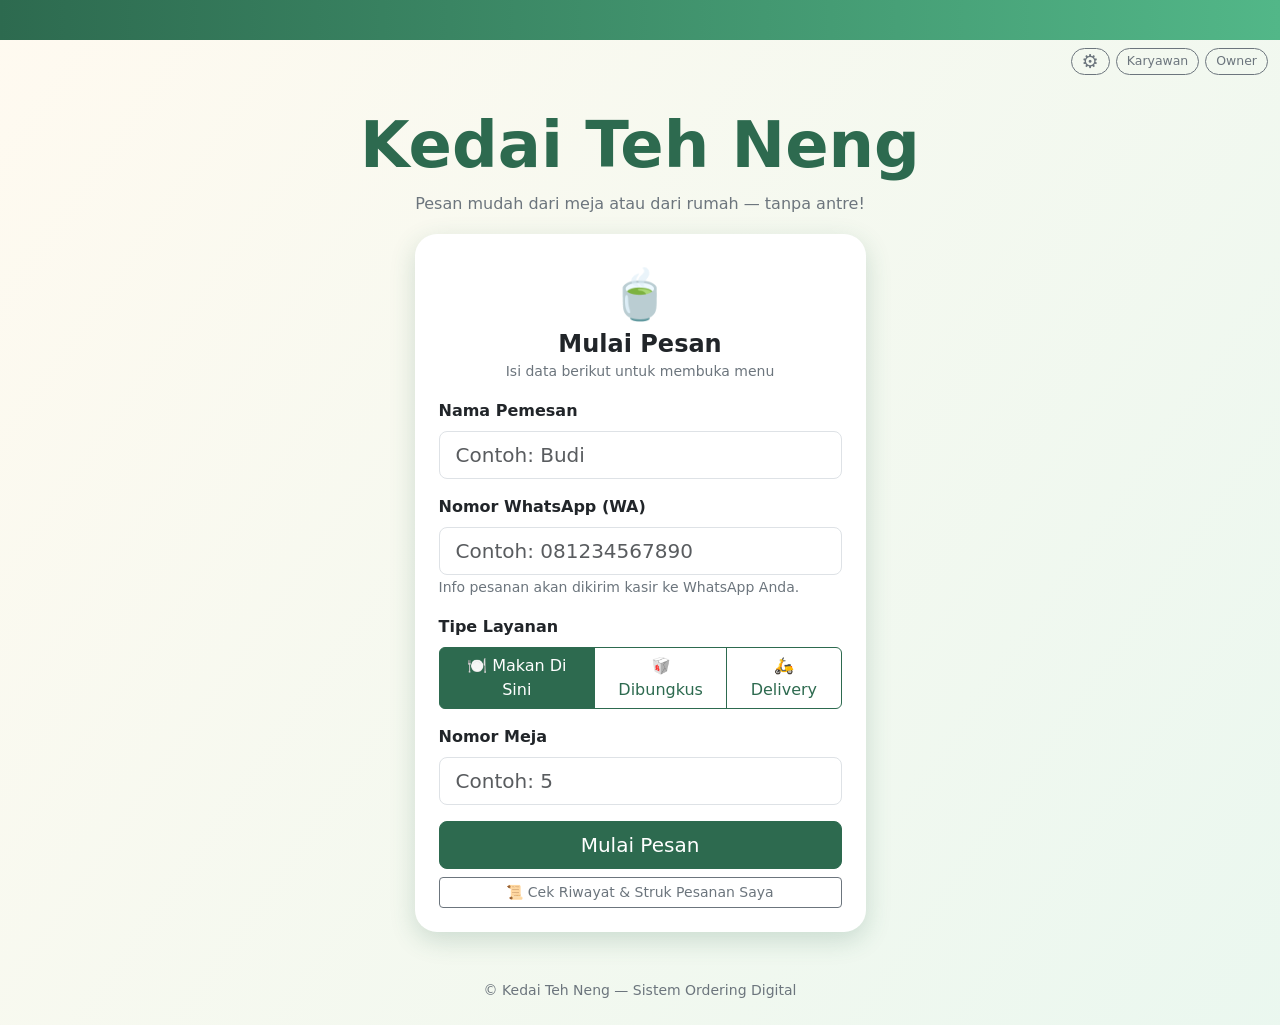
==== index.html @ 73760a11 "Proyek Kedai Teh Neng versi bersih" ====
<!DOCTYPE html>
<html lang="id" data-bs-theme="light">
<head>
  <meta charset="UTF-8">
  <meta name="viewport" content="width=device-width, initial-scale=1">
  <title>Selamat Datang - Kedai Teh Neng</title>
  <script>
    try { document.documentElement.setAttribute('data-bs-theme', localStorage.getItem('kt3_theme') || 'light'); } catch (e) {}
  </script>
  <link href="https://cdn.jsdelivr.net/npm/bootstrap@5.3.3/dist/css/bootstrap.min.css" rel="stylesheet">
  <link rel="stylesheet" href="css/style.css">
</head>
<body class="page-portal">

  <div class="bg-anim" aria-hidden="true">
    <span style="--l:6%;--s:46px;--d:34s;--dl:-4s"></span>
    <span style="--l:16%;--s:22px;--d:28s;--dl:-16s"></span>
    <span style="--l:27%;--s:64px;--d:42s;--dl:-9s"></span>
    <span style="--l:38%;--s:30px;--d:31s;--dl:-22s"></span>
    <span style="--l:49%;--s:54px;--d:38s;--dl:-2s"></span>
    <span style="--l:60%;--s:26px;--d:29s;--dl:-13s"></span>
    <span style="--l:71%;--s:70px;--d:45s;--dl:-27s"></span>
    <span style="--l:82%;--s:36px;--d:33s;--dl:-7s"></span>
    <span style="--l:92%;--s:48px;--d:40s;--dl:-19s"></span>
    <span class="leaf" style="--l:10%;--s:28px;--d:46s;--dl:-10s">🍃</span>
    <span class="leaf" style="--l:34%;--s:24px;--d:52s;--dl:-30s">🍃</span>
    <span class="leaf" style="--l:57%;--s:32px;--d:48s;--dl:-18s">🍃</span>
    <span class="leaf" style="--l:78%;--s:26px;--d:54s;--dl:-5s">🍃</span>
  </div>

  <div class="marquee-bar"><span data-running-text></span></div>

  <div class="top-login">
    <button type="button" class="btn btn-outline-secondary gear-btn" aria-label="Pengaturan" title="Pengaturan"><span class="gear-icon">⚙️</span></button>
    <button type="button" class="btn btn-outline-secondary" data-bs-toggle="modal" data-bs-target="#modalKaryawan">Karyawan</button>
    <button type="button" class="btn btn-outline-secondary" data-bs-toggle="modal" data-bs-target="#modalOwner">Owner</button>
  </div>

  <header class="hero">
    <h1 data-store-name>Kedai Teh Neng</h1>
    <p class="text-secondary mb-0">Pesan mudah dari meja atau dari rumah — tanpa antre!</p>
  </header>

  <main class="container pb-5">
    <div class="row justify-content-center">
      <div class="col-12 col-md-8 col-lg-5">
        <form class="card start-card p-4" id="formMulai" autocomplete="off">
          <div class="text-center mb-3">
            <div class="icon">🍵</div>
            <h4 class="fw-bold mb-0">Mulai Pesan</h4>
            <small class="text-secondary">Isi data berikut untuk membuka menu</small>
          </div>

          <div class="mb-3">
            <label class="form-label fw-semibold">Nama Pemesan</label>
            <input type="text" id="inNama" class="form-control form-control-lg" placeholder="Contoh: Budi" required maxlength="40" autocomplete="off">
          </div>

          <div class="mb-3">
            <label class="form-label fw-semibold">Nomor WhatsApp (WA)</label>
            <input type="tel" id="inWa" class="form-control form-control-lg" placeholder="Contoh: 081234567890" required maxlength="16" inputmode="numeric" autocomplete="off">
            <small class="text-secondary">Info pesanan akan dikirim kasir ke WhatsApp Anda.</small>
          </div>

          <div class="mb-3">
            <label class="form-label fw-semibold d-block">Tipe Layanan</label>
            <div class="btn-group w-100" role="group">
              <input type="radio" class="btn-check" name="tipe" id="tpDinein" value="dinein" checked>
              <label class="btn btn-outline-teh" for="tpDinein">🍽️ Makan Di Sini</label>
              <input type="radio" class="btn-check" name="tipe" id="tpBungkus" value="bungkus">
              <label class="btn btn-outline-teh" for="tpBungkus">🥡 Dibungkus</label>
              <input type="radio" class="btn-check" name="tipe" id="tpDelivery" value="delivery">
              <label class="btn btn-outline-teh" for="tpDelivery">🛵 Delivery</label>
            </div>
          </div>

          <div class="mb-3" id="grpMeja">
            <label class="form-label fw-semibold">Nomor Meja</label>
            <input type="number" id="inMeja" class="form-control form-control-lg" placeholder="Contoh: 5" min="1" max="999" required>
          </div>

          <div id="grpDelivery" class="d-none">
            <div class="mb-3">
              <label class="form-label fw-semibold">Alamat Lengkap Pengiriman</label>
              <textarea id="inAlamat" class="form-control" rows="3" maxlength="250"
                placeholder="Jalan, nomor rumah, RT/RW, patokan, kelurahan"></textarea>
            </div>
            <div class="alert alert-info py-2 small">Pesanan Delivery wajib dibayar melalui Transfer QRIS.</div>
          </div>

          <button type="submit" class="btn btn-teh btn-lg w-100">Mulai Pesan</button>
          <button type="button" class="btn btn-sm btn-outline-secondary w-100 mt-2" onclick="openHistory({})">
            📜 Cek Riwayat &amp; Struk Pesanan Saya
          </button>
        </form>
      </div>
    </div>
  </main>

  <div class="modal fade" id="modalKaryawan" tabindex="-1" aria-hidden="true">
    <div class="modal-dialog modal-dialog-centered modal-sm">
      <form class="modal-content" id="formKaryawan" autocomplete="off">
        <div class="modal-header">
          <h5 class="modal-title">Login Karyawan</h5>
          <button type="button" class="btn-close" data-bs-dismiss="modal"></button>
        </div>
        <div class="modal-body">
          <div class="mb-3">
            <label class="form-label">Username</label>
            <input type="text" id="karUser" name="kt-k-user" class="form-control" required
                   autocomplete="off" autocapitalize="off" spellcheck="false" readonly>
          </div>
          <div class="mb-2">
            <label class="form-label">Password</label>
            <input type="password" id="karPass" name="kt-k-pass" class="form-control" required
                   autocomplete="new-password" readonly>
          </div>
          <div class="login-hint">Default: Afnan123 / 12345</div>
          <div class="alert alert-danger d-none py-2 mt-3 mb-0" id="karErr">Username atau password salah.</div>
        </div>
        <div class="modal-footer">
          <button type="submit" class="btn btn-teh w-100">Masuk</button>
        </div>
      </form>
    </div>
  </div>

  <div class="modal fade" id="modalOwner" tabindex="-1" aria-hidden="true">
    <div class="modal-dialog modal-dialog-centered modal-sm">
      <form class="modal-content" id="formOwner" autocomplete="off">
        <div class="modal-header">
          <h5 class="modal-title">Login Owner</h5>
          <button type="button" class="btn-close" data-bs-dismiss="modal"></button>
        </div>
        <div class="modal-body">
          <div class="mb-3">
            <label class="form-label">Username</label>
            <input type="text" id="ownUser" name="kt-o-user" class="form-control" required
                   autocomplete="off" autocapitalize="off" spellcheck="false" readonly>
          </div>
          <div class="mb-2">
            <label class="form-label">Password</label>
            <input type="password" id="ownPass" name="kt-o-pass" class="form-control" required
                   autocomplete="new-password" readonly>
          </div>
          <div class="login-hint">Default: admin / ADMIN</div>
          <div class="alert alert-danger d-none py-2 mt-3 mb-0" id="ownErr">Username atau password salah.</div>
        </div>
        <div class="modal-footer">
          <button type="submit" class="btn btn-teh w-100">Masuk</button>
        </div>
      </form>
    </div>
  </div>

  <footer class="text-center text-secondary small pb-4">
    &copy; <span data-store-name>Kedai Teh Neng</span> — Sistem Ordering Digital
  </footer>

  <div class="print-only" id="receiptArea"></div>

  <script src="https://cdn.jsdelivr.net/npm/bootstrap@5.3.3/dist/js/bootstrap.bundle.min.js"></script>
  <script src="js/script.js"></script>
  <script>
    const inMeja = document.getElementById('inMeja');
    const inAlamat = document.getElementById('inAlamat');
    const inWa = document.getElementById('inWa');

    function updateTipe() {
      const tipe = document.querySelector('input[name="tipe"]:checked').value;
      const isDelivery = tipe === 'delivery';
      document.getElementById('grpMeja').classList.toggle('d-none', isDelivery);
      document.getElementById('grpDelivery').classList.toggle('d-none', !isDelivery);
      inMeja.required = !isDelivery;
      inAlamat.required = isDelivery;
    }
    document.querySelectorAll('input[name="tipe"]').forEach(r => r.addEventListener('change', updateTipe));
    updateTipe();

    document.getElementById('formMulai').addEventListener('submit', function (e) {
      e.preventDefault();
      const nama = document.getElementById('inNama').value.trim();
      const tipe = document.querySelector('input[name="tipe"]:checked').value;
      if (!nama) return;

      if (!validWa(inWa.value)) {
        alert('Nomor WhatsApp tidak valid. Gunakan format 08xxxxxxxxxx atau 628xxxxxxxxxx.');
        inWa.focus();
        return;
      }

      const p = new URLSearchParams();
      p.set('nama', nama);
      p.set('wa', normalizeWa(inWa.value));
      p.set('tipe', tipe);

      if (tipe === 'delivery') {
        const alamat = inAlamat.value.trim();
        if (alamat.length < 10) { alert('Mohon isi alamat pengiriman dengan lengkap.'); return; }
        p.set('alamat', alamat);
      } else {
        const meja = String(inMeja.value).trim();
        if (!meja) return;
        p.set('meja', meja.padStart(2, '0'));
      }
      window.location.href = 'pembeli.html?' + p.toString();
    });

    function resetLoginForm(formId, errId) {
      const f = document.getElementById(formId);
      f.reset();
      f.querySelectorAll('input').forEach(i => {
        i.value = '';
        i.setAttribute('readonly', 'readonly');
      });
      document.getElementById(errId).classList.add('d-none');
    }
    function setupLoginModal(modalId, formId, errId) {
      const m = document.getElementById(modalId);
      const f = document.getElementById(formId);
      f.querySelectorAll('input').forEach(i => {
        i.addEventListener('focus', () => i.removeAttribute('readonly'));
        i.addEventListener('touchstart', () => i.removeAttribute('readonly'), { passive: true });
      });
      m.addEventListener('show.bs.modal', () => resetLoginForm(formId, errId));
      m.addEventListener('hidden.bs.modal', () => resetLoginForm(formId, errId));
    }
    setupLoginModal('modalKaryawan', 'formKaryawan', 'karErr');
    setupLoginModal('modalOwner', 'formOwner', 'ownErr');

    function resetAllLogin() {
      resetLoginForm('formKaryawan', 'karErr');
      resetLoginForm('formOwner', 'ownErr');
    }
    resetAllLogin();
    window.addEventListener('pageshow', resetAllLogin);

    document.getElementById('formKaryawan').addEventListener('submit', function (e) {
      e.preventDefault();
      const ok = login('karyawan', document.getElementById('karUser').value, document.getElementById('karPass').value);
      if (ok) window.location.href = 'dapur.html';
      else document.getElementById('karErr').classList.remove('d-none');
    });
    document.getElementById('formOwner').addEventListener('submit', function (e) {
      e.preventDefault();
      const ok = login('owner', document.getElementById('ownUser').value, document.getElementById('ownPass').value);
      if (ok) window.location.href = 'owner.html';
      else document.getElementById('ownErr').classList.remove('d-none');
    });
  </script>
</body>
</html>
---- css/style.css ----
:root {
  --green: #2d6a4f;
  --green-light: #52b788;
  --green-pale: #e9f7ef;
  --page-bg: #fffaf0;
  --accent: #f4a261;
  --title-color: #2d6a4f;
}
[data-bs-theme="dark"] {
  --green-pale: rgba(82, 183, 136, .16);
  --page-bg: #121a16;
  --title-color: #74d3a4;
}

body {
  font-family: 'Segoe UI', system-ui, -apple-system, sans-serif;
  background: var(--page-bg);
  min-height: 100vh;
  transition: background .25s ease, color .25s ease;
}

.marquee-bar {
  background: linear-gradient(90deg, var(--green), var(--green-light));
  color: #fff;
  overflow: hidden;
  white-space: nowrap;
  padding: 8px 0;
  font-weight: 600;
}
.marquee-bar span {
  display: inline-block;
  padding-left: 100%;
  animation: marquee 24s linear infinite;
}
.marquee-bar:hover span { animation-play-state: paused; }
@keyframes marquee {
  0%   { transform: translateX(0); }
  100% { transform: translateX(-100%); }
}

body.page-portal {
  background: linear-gradient(125deg, #fffaf0, #e9f7ef, #fff3e0, #e4f4ea);
  background-size: 320% 320%;
  animation: bgShift 48s ease-in-out infinite;
}
[data-bs-theme="dark"] body.page-portal {
  background: linear-gradient(125deg, #121a16, #14261d, #1a1f18, #112419);
  background-size: 320% 320%;
}
@keyframes bgShift {
  0%   { background-position: 0% 50%; }
  50%  { background-position: 100% 50%; }
  100% { background-position: 0% 50%; }
}

.bg-anim {
  position: fixed;
  inset: 0;
  overflow: hidden;
  z-index: -1;
  pointer-events: none;
}
.bg-anim span {
  position: absolute;
  bottom: -90px;
  left: var(--l);
  width: var(--s);
  height: var(--s);
  border-radius: 50%;
  background: radial-gradient(circle at 30% 30%, rgba(255, 255, 255, .75), rgba(82, 183, 136, .28));
  border: 1px solid rgba(82, 183, 136, .18);
  opacity: 0;
  animation: floatUp var(--d) linear infinite;
  animation-delay: var(--dl);
}
.bg-anim span.leaf {
  width: auto;
  height: auto;
  border: 0;
  background: none;
  border-radius: 0;
  font-size: var(--s);
  animation-name: floatLeaf;
}
[data-bs-theme="dark"] .bg-anim span:not(.leaf) {
  background: radial-gradient(circle at 30% 30%, rgba(255, 255, 255, .22), rgba(82, 183, 136, .2));
}
@keyframes floatUp {
  0%   { transform: translate(0, 0) scale(.9); opacity: 0; }
  12%  { opacity: .6; }
  50%  { transform: translate(22px, -55vh) scale(1); }
  88%  { opacity: .45; }
  100% { transform: translate(-18px, -118vh) scale(1.08); opacity: 0; }
}
@keyframes floatLeaf {
  0%   { transform: translate(0, 0) rotate(0deg); opacity: 0; }
  12%  { opacity: .45; }
  50%  { transform: translate(40px, -55vh) rotate(110deg); }
  88%  { opacity: .35; }
  100% { transform: translate(-20px, -118vh) rotate(230deg); opacity: 0; }
}
@media (prefers-reduced-motion: reduce) {
  body.page-portal { animation: none; }
  .bg-anim span { animation: none; opacity: .25; bottom: 20%; }
}

.top-login { display: flex; justify-content: flex-end; align-items: center; gap: 6px; padding: 8px 12px; }
.top-login .btn { font-size: .78rem; padding: 3px 10px; border-radius: 20px; }

.hero { text-align: center; padding: 24px 15px 18px; }
.hero h1 {
  font-size: clamp(2.2rem, 7vw, 4rem);
  font-weight: 800;
  color: var(--title-color);
}
.start-card {
  border: none;
  border-radius: 22px;
  box-shadow: 0 8px 26px rgba(45, 106, 79, .2);
  transition: transform .25s ease, box-shadow .25s ease;
}
.start-card:hover { transform: translateY(-5px); box-shadow: 0 14px 34px rgba(45, 106, 79, .3); }
.start-card .icon { font-size: 3rem; }

.login-hint {
  font-size: .72rem;
  color: var(--bs-secondary-color);
  opacity: .7;
  text-align: center;
  margin-top: 4px;
}

.btn-teh { background: var(--green); border-color: var(--green); color: #fff; }
.btn-teh:hover { background: #1f4d39; border-color: #1f4d39; color: #fff; }
.btn-outline-teh { color: var(--green); border-color: var(--green); }
[data-bs-theme="dark"] .btn-outline-teh { color: #74d3a4; border-color: #52b788; }
.btn-outline-teh:hover, .btn-outline-teh.active,
.btn-check:checked + .btn-outline-teh { background: var(--green); border-color: var(--green); color: #fff; }

.navbar-teh { background: var(--green); }
.navbar-teh .navbar-brand, .navbar-teh .nav-link { color: #fff; }

.table-badge {
  background: var(--accent);
  color: #fff;
  border-radius: 20px;
  padding: 4px 12px;
  font-weight: 700;
  font-size: .9rem;
  white-space: nowrap;
}
.name-badge {
  background: #fff;
  color: var(--green);
  border-radius: 20px;
  padding: 4px 12px;
  font-weight: 600;
  font-size: .85rem;
}

.cat-scroll {
  display: flex;
  gap: 8px;
  overflow-x: auto;
  padding-bottom: 8px;
  margin-bottom: 14px;
  scrollbar-width: thin;
}
.cat-scroll .btn { white-space: nowrap; flex: 0 0 auto; }

.menu-card {
  border: none;
  border-radius: 16px;
  overflow: hidden;
  transition: transform .2s ease, box-shadow .2s ease;
  box-shadow: 0 2px 10px rgba(0, 0, 0, .1);
  height: 100%;
}
.menu-card:hover { transform: translateY(-5px); box-shadow: 0 10px 22px rgba(0, 0, 0, .2); }
.menu-card img { width: 100%; height: 140px; object-fit: cover; }
.price { color: var(--green); font-weight: 700; }
[data-bs-theme="dark"] .price { color: #74d3a4; }

.seblak-panel {
  background: var(--bs-body-bg);
  border-radius: 18px;
  border: 2px dashed var(--green-light);
  padding: 18px;
}
.price-group-title {
  font-weight: 700;
  font-size: .9rem;
  margin: 14px 0 6px;
  padding-bottom: 3px;
  border-bottom: 1px solid var(--bs-border-color);
  color: var(--title-color);
}
.topping-item {
  display: flex;
  align-items: center;
  justify-content: space-between;
  gap: 8px;
  border: 1px solid var(--bs-border-color);
  border-radius: 12px;
  padding: 9px 12px;
  cursor: pointer;
  transition: background .15s ease, border-color .15s ease, transform .15s ease;
  user-select: none;
}
.topping-item:hover { background: var(--green-pale); transform: translateY(-2px); }
.topping-item.checked { background: var(--green-pale); border-color: var(--green-light); }
.topping-item.disabled { opacity: .5; cursor: not-allowed; }
.topping-item.disabled:hover { background: transparent; transform: none; }

.soldout img { filter: grayscale(1); opacity: .55; }
.soldout .card-title { color: var(--bs-secondary-color); }

.cart-float {
  position: fixed;
  right: 18px;
  bottom: 22px;
  z-index: 1030;
  border-radius: 50px;
  padding: 14px 20px;
  box-shadow: 0 6px 18px rgba(0, 0, 0, .35);
  animation: pulse 2s infinite;
}
@keyframes pulse {
  0%   { box-shadow: 0 0 0 0 rgba(45, 106, 79, .5); }
  70%  { box-shadow: 0 0 0 14px rgba(45, 106, 79, 0); }
  100% { box-shadow: 0 0 0 0 rgba(45, 106, 79, 0); }
}

.cart-line { background: var(--bs-tertiary-bg); }
.qty-btn { width: 30px; height: 30px; padding: 0; line-height: 1; }
.qris-img { max-width: 240px; width: 100%; border: 3px solid var(--green); border-radius: 12px; background: #fff; }

.order-card {
  border: none;
  border-left: 6px solid var(--accent);
  border-radius: 12px;
  box-shadow: 0 2px 10px rgba(0, 0, 0, .1);
  transition: transform .2s ease;
}
.order-card:hover { transform: translateY(-3px); }
.order-card.selesai { border-left-color: var(--green-light); }
.order-card.delivery { border-left-color: #dc3545; }
.sub-line { font-size: .8rem; color: var(--bs-secondary-color); margin-left: 18px; }

.stat-card {
  border: none;
  border-radius: 16px;
  color: #fff;
  box-shadow: 0 4px 12px rgba(0, 0, 0, .15);
  transition: transform .2s ease;
}
.stat-card:hover { transform: translateY(-4px); }
.bg-grad-green  { background: linear-gradient(135deg, #2d6a4f, #52b788); }
.bg-grad-orange { background: linear-gradient(135deg, #e76f51, #f4a261); }
.bg-grad-blue   { background: linear-gradient(135deg, #1d3557, #457b9d); }

.thumb { width: 50px; height: 50px; object-fit: cover; border-radius: 8px; }
.thumb-lg { width: 96px; height: 96px; object-fit: cover; border-radius: 12px; border: 1px solid var(--bs-border-color); }
.price-input { max-width: 140px; }
.stok-input { max-width: 100px; }

.badge-stok-habis { background: #dc3545; }
.badge-stok-menipis { background: #fd7e14; }
.badge-stok-aman { background: #198754; }

.history-card { background: var(--bs-tertiary-bg); }
.search-box .form-control { border-radius: 50px; padding-left: 18px; }

.receipt-paper {
  background: #fff;
  color: #000;
  border: 1px solid var(--bs-border-color);
  border-radius: 8px;
  padding: 12px;
  max-width: 340px;
  margin: 0 auto;
  overflow-x: auto;
}
.receipt-paper, .receipt-paper * { color: #000; }

.period-bar .btn.active { background: var(--green); border-color: var(--green); color: #fff; }
.delta-up { color: #198754; font-weight: 700; }
.delta-down { color: #dc3545; font-weight: 700; }
.rank-row { margin-bottom: 10px; }
.rank-bar { height: 6px; border-radius: 4px; background: var(--green-light); }
.compare-box { border-radius: 12px; padding: 12px; background: var(--bs-tertiary-bg); }

.gear-btn { padding: 3px 10px; line-height: 1; }
.gear-icon {
  display: inline-block;
  font-size: 1.2rem;
  transition: transform .8s cubic-bezier(.4, 0, .2, 1);
}
.gear-btn:hover .gear-icon { transform: rotate(60deg); }
.gear-btn.open .gear-icon { transform: rotate(360deg); }
@media (prefers-reduced-motion: reduce) {
  .gear-icon { transition: none; }
}

.settings-drawer {
  --bs-offcanvas-width: min(400px, 100vw);
  --bs-offcanvas-transition: transform .3s ease-in-out, width .3s ease-in-out;
}
.settings-drawer.settings-wide { --bs-offcanvas-width: min(940px, 100vw); }
.settings-list { display: flex; flex-direction: column; gap: 10px; }
.settings-item {
  display: flex;
  align-items: center;
  gap: 14px;
  width: 100%;
  text-align: left;
  padding: 14px;
  border: 1px solid var(--bs-border-color);
  border-radius: 16px;
  background: var(--bs-body-bg);
  color: var(--bs-body-color);
  transition: transform .15s ease, box-shadow .15s ease, background .15s ease;
}
.settings-item:hover {
  transform: translateX(3px);
  background: var(--green-pale);
  box-shadow: 0 4px 14px rgba(0, 0, 0, .08);
}
.si-icon {
  flex: 0 0 auto;
  width: 44px;
  height: 44px;
  display: flex;
  align-items: center;
  justify-content: center;
  font-size: 1.4rem;
  border-radius: 12px;
  background: var(--green-pale);
}
.si-text { flex: 1 1 auto; display: flex; flex-direction: column; min-width: 0; }
.si-text small { color: var(--bs-secondary-color); }
.si-arrow { font-size: 1.6rem; color: var(--bs-secondary-color); line-height: 1; }

#ktToasts {
  position: fixed;
  left: 50%;
  bottom: 24px;
  transform: translateX(-50%);
  z-index: 2000;
  display: flex;
  flex-direction: column;
  align-items: center;
  gap: 8px;
  pointer-events: none;
}
.kt-toast {
  background: #1b2a22;
  color: #fff;
  padding: 10px 18px;
  border-radius: 50px;
  font-size: .9rem;
  box-shadow: 0 6px 18px rgba(0, 0, 0, .3);
  opacity: 1;
  transition: opacity .3s ease, transform .3s ease;
  animation: toastIn .25s ease;
}
.kt-toast.hide { opacity: 0; transform: translateY(8px); }
@keyframes toastIn {
  from { opacity: 0; transform: translateY(10px); }
  to   { opacity: 1; transform: translateY(0); }
}

.print-only { display: none; }

.tbl-compact { width: 100%; border-collapse: collapse; font-size: 11px; }
.tbl-compact th, .tbl-compact td { border: 1px solid #555; padding: 2px 5px; vertical-align: top; }
.tbl-compact thead th { background: #eee; }

.receipt {
  width: 72mm;
  margin: 0 auto;
  font-family: 'Courier New', monospace;
  font-size: 12px;
  line-height: 1.35;
}
.receipt .center { text-align: center; }
.receipt .rrow { display: flex; justify-content: space-between; gap: 6px; }
.receipt .sub { padding-left: 10px; font-size: 11px; }
.receipt hr { border: 0; border-top: 1px dashed #000; margin: 5px 0; }

@media (max-width: 576px) {
  .hero { padding-top: 16px; }
  .menu-card img { height: 110px; }
}

@media print {
  .screen-only, .no-print, .navbar, .marquee-bar, .btn, .cart-float, .modal, .offcanvas,
  .offcanvas-backdrop, .modal-backdrop, .nav-tabs, form, footer, .top-login, #ktToasts, .bg-anim {
    display: none !important;
  }
  body { background: #fff !important; color: #000 !important; animation: none !important; }
  .print-only { display: block !important; }
  .print-only, .print-only * {
    color: #000 !important;
    background: transparent !important;
    border-color: #444 !important;
  }
  .print-only .tbl-compact thead th { background: #e5e5e5 !important; }
  .print-title { text-align: center; margin-bottom: 8px; line-height: 1.25; }
  .print-title h3 { font-size: 16px; margin: 0; }
  .print-title h5 { font-size: 13px; margin: 2px 0; }
  .print-title div { font-size: 10px; }
  .summary-tbl { margin-top: 8px; width: auto; min-width: 55%; }
  @page { margin: 10mm; }

  #receiptArea { display: none !important; }
  body.print-receipt #printArea { display: none !important; }
  body.print-receipt #receiptArea { display: block !important; }
  body.print-receipt .receipt { width: 72mm; }
  body.print-receipt > *:not(#receiptArea) { display: none !important; }
}
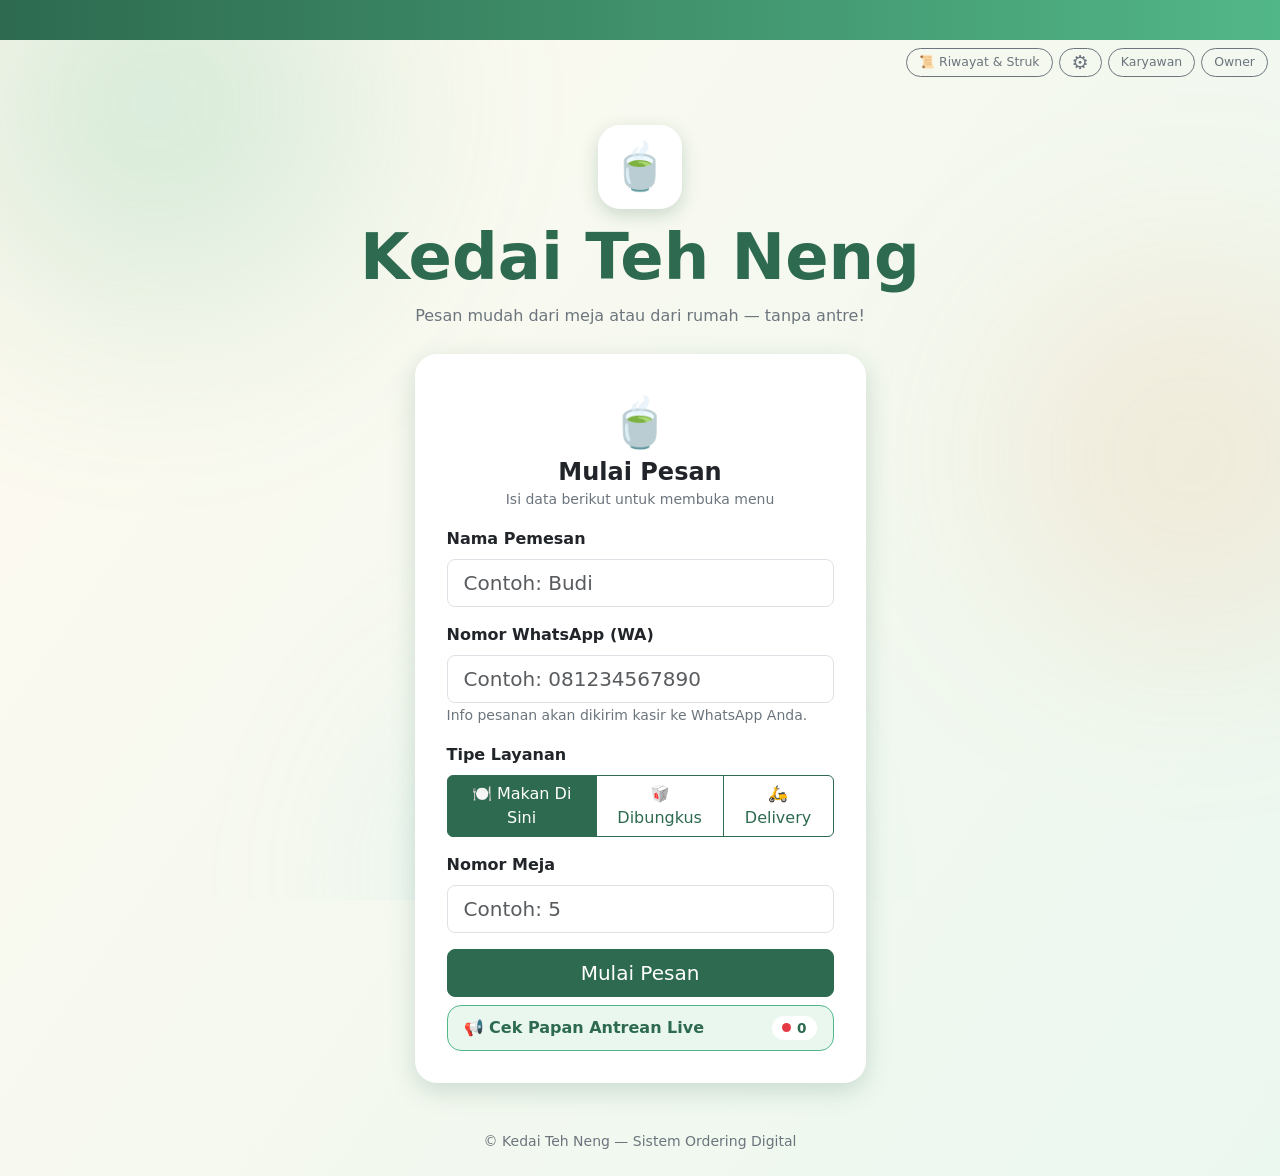
==== commit 0bf9cde8: "Update kode terbaru Kedai Teh Neng" ====
--- a/index.html
+++ b/index.html
@@ -13,6 +13,15 @@
 <body class="page-portal">
 
   <div class="bg-anim" aria-hidden="true">
+    <div class="aurora"><i></i><i></i><i></i></div>
+    <span class="dot" style="--l:8%;--s:7px;--d:26s;--dl:-3s"></span>
+    <span class="dot" style="--l:21%;--s:5px;--d:22s;--dl:-12s"></span>
+    <span class="dot" style="--l:33%;--s:8px;--d:30s;--dl:-20s"></span>
+    <span class="dot" style="--l:44%;--s:5px;--d:24s;--dl:-8s"></span>
+    <span class="dot" style="--l:55%;--s:7px;--d:28s;--dl:-15s"></span>
+    <span class="dot" style="--l:67%;--s:6px;--d:25s;--dl:-1s"></span>
+    <span class="dot" style="--l:76%;--s:8px;--d:32s;--dl:-24s"></span>
+    <span class="dot" style="--l:88%;--s:5px;--d:23s;--dl:-10s"></span>
     <span style="--l:6%;--s:46px;--d:34s;--dl:-4s"></span>
     <span style="--l:16%;--s:22px;--d:28s;--dl:-16s"></span>
     <span style="--l:27%;--s:64px;--d:42s;--dl:-9s"></span>
@@ -31,12 +40,14 @@
   <div class="marquee-bar"><span data-running-text></span></div>
 
   <div class="top-login">
+    <button type="button" class="btn btn-outline-secondary" onclick="openHistory({})">📜 Riwayat &amp; Struk</button>
     <button type="button" class="btn btn-outline-secondary gear-btn" aria-label="Pengaturan" title="Pengaturan"><span class="gear-icon">⚙️</span></button>
     <button type="button" class="btn btn-outline-secondary" data-bs-toggle="modal" data-bs-target="#modalKaryawan">Karyawan</button>
     <button type="button" class="btn btn-outline-secondary" data-bs-toggle="modal" data-bs-target="#modalOwner">Owner</button>
   </div>
 
   <header class="hero">
+    <div class="hero-logo" data-store-logo="store-logo store-logo-hero"></div>
     <h1 data-store-name>Kedai Teh Neng</h1>
     <p class="text-secondary mb-0">Pesan mudah dari meja atau dari rumah — tanpa antre!</p>
   </header>
@@ -89,8 +100,9 @@
           </div>
 
           <button type="submit" class="btn btn-teh btn-lg w-100">Mulai Pesan</button>
-          <button type="button" class="btn btn-sm btn-outline-secondary w-100 mt-2" onclick="openHistory({})">
-            📜 Cek Riwayat &amp; Struk Pesanan Saya
+          <button type="button" class="btn btn-queue w-100 mt-2" onclick="openQueueBoard()">
+            <span>📢 Cek Papan Antrean Live</span>
+            <span class="queue-pill"><span class="live-dot" aria-hidden="true"></span><span data-queue-count data-no-i18n>0</span></span>
           </button>
         </form>
       </div>
--- a/css/style.css
+++ b/css/style.css
@@ -99,13 +99,168 @@
   88%  { opacity: .35; }
   100% { transform: translate(-20px, -118vh) rotate(230deg); opacity: 0; }
 }
+.bg-anim .aurora { position: absolute; inset: 0; }
+.bg-anim .aurora i {
+  position: absolute;
+  display: block;
+  border-radius: 50%;
+  filter: blur(80px);
+  opacity: .5;
+  will-change: transform;
+}
+.bg-anim .aurora i:nth-child(1) {
+  width: 52vmax; height: 52vmax; top: -18vmax; left: -14vmax;
+  background: radial-gradient(circle, rgba(82, 183, 136, .55), transparent 68%);
+  animation: auroraA 46s ease-in-out infinite alternate;
+}
+.bg-anim .aurora i:nth-child(2) {
+  width: 46vmax; height: 46vmax; top: 18vh; right: -16vmax;
+  background: radial-gradient(circle, rgba(244, 162, 97, .42), transparent 68%);
+  animation: auroraB 58s ease-in-out infinite alternate;
+}
+.bg-anim .aurora i:nth-child(3) {
+  width: 44vmax; height: 44vmax; bottom: -20vmax; left: 22vw;
+  background: radial-gradient(circle, rgba(144, 224, 239, .38), transparent 68%);
+  animation: auroraC 52s ease-in-out infinite alternate;
+}
+[data-bs-theme="dark"] .bg-anim .aurora i { opacity: .3; }
+@keyframes auroraA {
+  0%   { transform: translate(0, 0) scale(1); }
+  100% { transform: translate(18vw, 14vh) scale(1.18); }
+}
+@keyframes auroraB {
+  0%   { transform: translate(0, 0) scale(1.1); }
+  100% { transform: translate(-20vw, 12vh) scale(.92); }
+}
+@keyframes auroraC {
+  0%   { transform: translate(0, 0) scale(.95); }
+  100% { transform: translate(-16vw, -16vh) scale(1.15); }
+}
+.bg-anim span.dot {
+  border: 0;
+  background: rgba(255, 255, 255, .9);
+  box-shadow: 0 0 10px 2px rgba(82, 183, 136, .45);
+}
+[data-bs-theme="dark"] .bg-anim span.dot {
+  background: rgba(190, 255, 220, .85);
+  box-shadow: 0 0 10px 2px rgba(82, 183, 136, .5);
+}
 @media (prefers-reduced-motion: reduce) {
   body.page-portal { animation: none; }
   .bg-anim span { animation: none; opacity: .25; bottom: 20%; }
-}
-
-.top-login { display: flex; justify-content: flex-end; align-items: center; gap: 6px; padding: 8px 12px; }
-.top-login .btn { font-size: .78rem; padding: 3px 10px; border-radius: 20px; }
+  .bg-anim .aurora i { animation: none; }
+}
+
+.top-login {
+  display: flex;
+  flex-wrap: wrap;
+  justify-content: flex-end;
+  align-items: center;
+  gap: 6px;
+  padding: 8px 12px;
+}
+.top-login .btn { font-size: .78rem; padding: 4px 12px; border-radius: 20px; white-space: nowrap; }
+
+.store-logo {
+  width: 36px;
+  height: 36px;
+  object-fit: contain;
+  border-radius: 10px;
+  background: #fff;
+  flex: 0 0 auto;
+}
+.store-logo-emoji {
+  display: inline-flex;
+  align-items: center;
+  justify-content: center;
+  font-size: 1.35rem;
+  line-height: 1;
+  font-weight: 700;
+  color: var(--green);
+  overflow: hidden;
+}
+.store-logo-hero { width: 84px; height: 84px; border-radius: 22px; box-shadow: 0 6px 18px rgba(45, 106, 79, .22); }
+.store-logo-hero.store-logo-emoji { font-size: 2.8rem; }
+.hero-logo { display: flex; justify-content: center; margin-bottom: 10px; }
+.logo-preview-box {
+  display: flex;
+  align-items: center;
+  justify-content: center;
+  padding: 16px;
+  border: 2px dashed var(--green-light);
+  border-radius: 16px;
+  background: var(--green-pale);
+}
+.brand-name { overflow: hidden; text-overflow: ellipsis; white-space: nowrap; max-width: 46vw; }
+
+.btn-queue {
+  display: flex;
+  align-items: center;
+  justify-content: space-between;
+  gap: 10px;
+  padding: 10px 16px;
+  border-radius: 14px;
+  font-weight: 600;
+  color: var(--green);
+  background: var(--green-pale);
+  border: 1px solid var(--green-light);
+  transition: transform .15s ease, box-shadow .15s ease;
+}
+[data-bs-theme="dark"] .btn-queue { color: #74d3a4; }
+.btn-queue:hover, .btn-queue:focus-visible {
+  color: var(--green);
+  background: var(--green-pale);
+  border-color: var(--green);
+  transform: translateY(-2px);
+  box-shadow: 0 6px 16px rgba(45, 106, 79, .2);
+}
+[data-bs-theme="dark"] .btn-queue:hover { color: #74d3a4; }
+.queue-pill {
+  display: inline-flex;
+  align-items: center;
+  gap: 6px;
+  padding: 2px 10px;
+  border-radius: 20px;
+  background: var(--bs-body-bg);
+  font-size: .85rem;
+}
+.live-dot {
+  display: inline-block;
+  width: 9px;
+  height: 9px;
+  border-radius: 50%;
+  background: #e63946;
+  animation: livePulse 1.6s ease-out infinite;
+}
+@keyframes livePulse {
+  0%   { box-shadow: 0 0 0 0 rgba(230, 57, 70, .6); }
+  70%  { box-shadow: 0 0 0 8px rgba(230, 57, 70, 0); }
+  100% { box-shadow: 0 0 0 0 rgba(230, 57, 70, 0); }
+}
+
+.queue-section-title {
+  display: flex;
+  align-items: center;
+  justify-content: space-between;
+  font-weight: 700;
+  margin-bottom: 8px;
+  color: var(--title-color);
+}
+.queue-row {
+  display: flex;
+  align-items: center;
+  gap: 12px;
+  padding: 10px 12px;
+  margin-bottom: 8px;
+  border-radius: 14px;
+  background: var(--bs-tertiary-bg);
+  border-left: 5px solid #ffc107;
+}
+.queue-row.done { border-left-color: #198754; opacity: .85; }
+.queue-no { font-size: 1.25rem; font-weight: 800; color: var(--title-color); min-width: 62px; }
+.queue-info { flex: 1 1 auto; min-width: 0; }
+.queue-name { font-weight: 600; overflow: hidden; text-overflow: ellipsis; white-space: nowrap; }
+.queue-svc { font-size: .8rem; color: var(--bs-secondary-color); }
 
 .hero { text-align: center; padding: 24px 15px 18px; }
 .hero h1 {
@@ -384,13 +539,65 @@
   line-height: 1.35;
 }
 .receipt .center { text-align: center; }
+.receipt .receipt-logo { margin-bottom: 2px; }
+.receipt-logo-el { max-width: 40mm; max-height: 16mm; object-fit: contain; background: transparent; }
+.receipt-logo-el.store-logo-emoji { font-size: 30px; width: auto; height: auto; background: transparent; color: #000; }
 .receipt .rrow { display: flex; justify-content: space-between; gap: 6px; }
 .receipt .sub { padding-left: 10px; font-size: 11px; }
 .receipt hr { border: 0; border-top: 1px dashed #000; margin: 5px 0; }
 
+img { max-width: 100%; }
+.offcanvas { max-width: 100vw; }
+.settings-drawer .offcanvas-body { overflow-x: auto; }
+.table-badge, .name-badge { max-width: 44vw; overflow: hidden; text-overflow: ellipsis; white-space: nowrap; }
+
+@media (min-width: 992px) {
+  .hero { padding: 40px 15px 26px; }
+  .menu-card img { height: 160px; }
+  .start-card { padding: 2rem !important; }
+  .settings-drawer { --bs-offcanvas-width: 440px; }
+  .modal-dialog-scrollable .modal-body { max-height: 70vh; }
+}
+
+@media (min-width: 1400px) {
+  .container { max-width: 1320px; }
+  .menu-card img { height: 180px; }
+}
+
+@media (max-width: 768px) {
+  .navbar-teh .container { gap: 8px; }
+  .navbar-teh .d-flex.flex-wrap { width: 100%; justify-content: space-between !important; }
+  .brand-name { max-width: 60vw; }
+  .stat-card .fs-3, .stat-card h3 { font-size: 1.3rem; }
+  .cart-float { right: 12px; bottom: 14px; }
+  .modal-dialog { margin: .75rem; }
+}
+
 @media (max-width: 576px) {
   .hero { padding-top: 16px; }
+  .hero h1 { font-size: 2rem; }
+  .store-logo-hero { width: 68px; height: 68px; }
   .menu-card img { height: 110px; }
+  .top-login { justify-content: center; }
+  .top-login .btn { flex: 1 1 auto; min-height: 40px; }
+  .top-login .gear-btn { flex: 0 0 auto; }
+  .start-card { border-radius: 18px; padding: 1.1rem !important; }
+  .btn-queue { padding: 12px 14px; }
+  input, select, textarea, .form-control, .form-select { font-size: 16px !important; }
+  .btn-group > .btn { padding-left: .4rem; padding-right: .4rem; font-size: .85rem; }
+  .queue-no { min-width: 54px; font-size: 1.1rem; }
+  .settings-drawer, .settings-drawer.settings-wide { --bs-offcanvas-width: 100vw; }
+  .price-input { max-width: 110px; }
+  .receipt-paper { max-width: 100%; }
+}
+
+@media (pointer: coarse) {
+  .btn { min-height: 38px; }
+  .btn-sm { min-height: 34px; padding: .35rem .75rem; }
+  .qty-btn { width: 38px; height: 38px; font-size: 1.1rem; }
+  .topping-item { padding: 12px 14px; }
+  .form-check-input { width: 1.3em; height: 1.3em; }
+  .settings-item { padding: 16px; }
 }
 
 @media print {
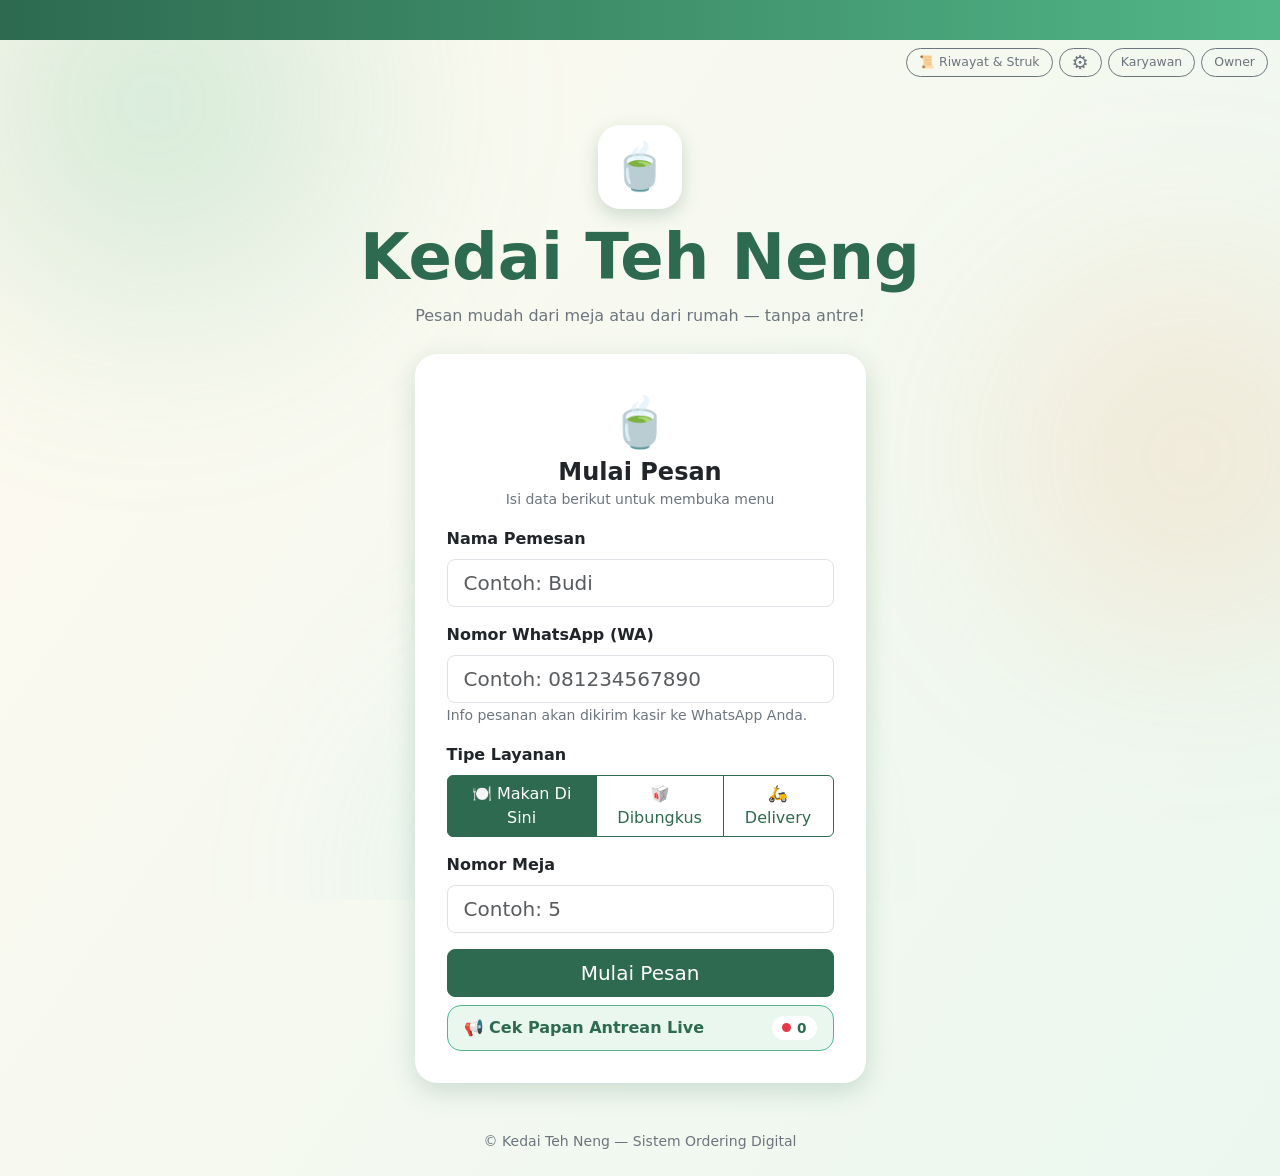
==== commit f6449bbe: "Update fitur pengaturan reset aman dan pilihan animasi latar belakang" ====
--- a/index.html
+++ b/index.html
@@ -12,30 +12,7 @@
 </head>
 <body class="page-portal">
 
-  <div class="bg-anim" aria-hidden="true">
-    <div class="aurora"><i></i><i></i><i></i></div>
-    <span class="dot" style="--l:8%;--s:7px;--d:26s;--dl:-3s"></span>
-    <span class="dot" style="--l:21%;--s:5px;--d:22s;--dl:-12s"></span>
-    <span class="dot" style="--l:33%;--s:8px;--d:30s;--dl:-20s"></span>
-    <span class="dot" style="--l:44%;--s:5px;--d:24s;--dl:-8s"></span>
-    <span class="dot" style="--l:55%;--s:7px;--d:28s;--dl:-15s"></span>
-    <span class="dot" style="--l:67%;--s:6px;--d:25s;--dl:-1s"></span>
-    <span class="dot" style="--l:76%;--s:8px;--d:32s;--dl:-24s"></span>
-    <span class="dot" style="--l:88%;--s:5px;--d:23s;--dl:-10s"></span>
-    <span style="--l:6%;--s:46px;--d:34s;--dl:-4s"></span>
-    <span style="--l:16%;--s:22px;--d:28s;--dl:-16s"></span>
-    <span style="--l:27%;--s:64px;--d:42s;--dl:-9s"></span>
-    <span style="--l:38%;--s:30px;--d:31s;--dl:-22s"></span>
-    <span style="--l:49%;--s:54px;--d:38s;--dl:-2s"></span>
-    <span style="--l:60%;--s:26px;--d:29s;--dl:-13s"></span>
-    <span style="--l:71%;--s:70px;--d:45s;--dl:-27s"></span>
-    <span style="--l:82%;--s:36px;--d:33s;--dl:-7s"></span>
-    <span style="--l:92%;--s:48px;--d:40s;--dl:-19s"></span>
-    <span class="leaf" style="--l:10%;--s:28px;--d:46s;--dl:-10s">🍃</span>
-    <span class="leaf" style="--l:34%;--s:24px;--d:52s;--dl:-30s">🍃</span>
-    <span class="leaf" style="--l:57%;--s:32px;--d:48s;--dl:-18s">🍃</span>
-    <span class="leaf" style="--l:78%;--s:26px;--d:54s;--dl:-5s">🍃</span>
-  </div>
+  <div class="bg-anim" aria-hidden="true"></div>
 
   <div class="marquee-bar"><span data-running-text></span></div>
 
--- a/css/style.css
+++ b/css/style.css
@@ -261,6 +261,151 @@
 .queue-info { flex: 1 1 auto; min-width: 0; }
 .queue-name { font-weight: 600; overflow: hidden; text-overflow: ellipsis; white-space: nowrap; }
 .queue-svc { font-size: .8rem; color: var(--bs-secondary-color); }
+
+.bg-anim span.dot.gold {
+  background: radial-gradient(circle, rgba(255, 236, 170, 1), rgba(240, 180, 60, .55) 60%, transparent 72%);
+  box-shadow: 0 0 12px 3px rgba(240, 180, 60, .5);
+}
+[data-bs-theme="dark"] .bg-anim span.dot.gold {
+  background: radial-gradient(circle, rgba(255, 240, 190, 1), rgba(240, 180, 60, .6) 60%, transparent 72%);
+  box-shadow: 0 0 12px 3px rgba(240, 180, 60, .55);
+}
+.bg-anim span.dot.soft {
+  width: calc(var(--s) * 1.8);
+  height: calc(var(--s) * 1.8);
+  background: radial-gradient(circle, rgba(255, 255, 255, .95), rgba(120, 205, 170, .25) 65%, transparent 75%);
+  box-shadow: 0 0 18px 4px rgba(120, 205, 170, .3);
+}
+[data-bs-theme="dark"] .bg-anim span.dot.soft {
+  background: radial-gradient(circle, rgba(200, 255, 230, .9), rgba(120, 205, 170, .2) 65%, transparent 75%);
+}
+
+.bg-anim .wave-glow {
+  position: absolute;
+  left: 0; right: 0; bottom: 0;
+  height: 60vh;
+  background: linear-gradient(to top, rgba(201, 138, 60, .16), transparent);
+}
+.bg-anim .wave {
+  position: absolute;
+  left: 0;
+  bottom: 0;
+  width: 200%;
+  will-change: transform;
+}
+.bg-anim .wave path { fill: currentColor; }
+.bg-anim .wave.w1 { height: 22vh; color: rgba(82, 183, 136, .30); animation: waveFlow 26s linear infinite; }
+.bg-anim .wave.w2 { height: 30vh; color: rgba(201, 138, 60, .20); animation: waveFlow 38s linear infinite reverse; }
+.bg-anim .wave.w3 { height: 40vh; color: rgba(45, 106, 79, .16); animation: waveFlow 52s linear infinite; }
+[data-bs-theme="dark"] .bg-anim .wave.w1 { color: rgba(82, 183, 136, .22); }
+[data-bs-theme="dark"] .bg-anim .wave.w2 { color: rgba(201, 138, 60, .16); }
+[data-bs-theme="dark"] .bg-anim .wave.w3 { color: rgba(45, 106, 79, .3); }
+@keyframes waveFlow {
+  0%   { transform: translateX(0); }
+  100% { transform: translateX(-50%); }
+}
+
+body.page-portal.bg-static { animation: none; background-size: 100% 100%; }
+body.page-portal.bg-wave { background-size: 200% 200%; }
+
+body.page-portal.bg-image {
+  animation: none;
+  background: #14110f;
+}
+.bg-anim .wallpaper {
+  position: absolute;
+  inset: -20px;
+  background-size: cover;
+  background-position: center;
+  background-repeat: no-repeat;
+}
+.bg-anim .wallpaper-dim {
+  position: absolute;
+  inset: 0;
+  background: linear-gradient(to bottom, rgba(10, 14, 12, .55), rgba(10, 14, 12, .42) 45%, rgba(10, 14, 12, .62));
+  backdrop-filter: blur(7px) saturate(115%);
+  -webkit-backdrop-filter: blur(7px) saturate(115%);
+}
+body.bg-image .hero h1,
+body.bg-image .hero p,
+body.bg-image .hero .text-secondary {
+  color: #fff !important;
+  text-shadow: 0 2px 14px rgba(0, 0, 0, .55);
+}
+body.bg-image .top-login .btn {
+  color: #fff;
+  border-color: rgba(255, 255, 255, .55);
+  background: rgba(255, 255, 255, .12);
+  backdrop-filter: blur(10px);
+  -webkit-backdrop-filter: blur(10px);
+}
+body.bg-image .top-login .btn:hover { background: rgba(255, 255, 255, .26); }
+body.bg-image .start-card {
+  background: rgba(255, 255, 255, .13);
+  border: 1px solid rgba(255, 255, 255, .3);
+  box-shadow: 0 12px 40px rgba(0, 0, 0, .38);
+  backdrop-filter: blur(18px) saturate(140%);
+  -webkit-backdrop-filter: blur(18px) saturate(140%);
+  color: #fff;
+}
+body.bg-image .start-card label,
+body.bg-image .start-card h4,
+body.bg-image .start-card h5,
+body.bg-image .start-card small,
+body.bg-image .start-card .text-secondary,
+body.bg-image .start-card .form-text {
+  color: rgba(255, 255, 255, .95) !important;
+}
+body.bg-image .start-card .form-control,
+body.bg-image .start-card .form-select {
+  background: rgba(255, 255, 255, .9);
+  color: #212529;
+  border-color: rgba(255, 255, 255, .6);
+}
+body.bg-image .start-card .btn-outline-success,
+body.bg-image .start-card .btn-outline-secondary,
+body.bg-image .start-card .btn-outline-primary {
+  color: #fff;
+  border-color: rgba(255, 255, 255, .65);
+}
+body.bg-image .btn-queue {
+  color: #fff;
+  background: rgba(255, 255, 255, .16);
+  border-color: rgba(255, 255, 255, .45);
+}
+body.bg-image .btn-queue:hover { color: #fff; background: rgba(255, 255, 255, .28); }
+
+.bg-options { display: grid; gap: 8px; }
+.bg-option {
+  display: flex;
+  align-items: center;
+  gap: 12px;
+  padding: 10px 12px;
+  border: 2px solid var(--bs-border-color);
+  border-radius: 14px;
+  cursor: pointer;
+  transition: border-color .15s ease, background .15s ease, transform .15s ease;
+}
+.bg-option:hover { transform: translateY(-1px); border-color: var(--green-light); }
+.bg-option.active { border-color: var(--green); background: var(--green-pale); }
+[data-bs-theme="dark"] .bg-option.active { background: rgba(82, 183, 136, .14); }
+.bg-option:focus-within { outline: 2px solid var(--green-light); outline-offset: 2px; }
+.bg-text { display: flex; flex-direction: column; min-width: 0; line-height: 1.25; }
+.bg-text small { color: var(--bs-secondary-color); }
+.bg-swatch {
+  flex: 0 0 auto;
+  width: 54px;
+  height: 54px;
+  border-radius: 12px;
+  border: 1px solid rgba(0, 0, 0, .1);
+}
+.bg-swatch-aurora { background: radial-gradient(circle at 25% 30%, rgba(240, 180, 60, .9) 0 8%, transparent 9%), radial-gradient(circle at 20% 20%, #52b788, transparent 60%), radial-gradient(circle at 85% 40%, #f4a261, transparent 60%), #d8f3dc; }
+.bg-swatch-wave { background: linear-gradient(to top, #52b788 0 28%, #b7e4c7 28% 52%, #f6e7cf 52%); }
+.bg-swatch-minimal { background: radial-gradient(circle at 30% 35%, #fff 0 8%, transparent 9%), radial-gradient(circle at 70% 65%, #fff 0 10%, transparent 11%), #cfeedd; }
+.bg-swatch-static { background: linear-gradient(135deg, #fffaf0, #e9f7ef); }
+.bg-swatch-image { background: linear-gradient(135deg, #4a4e69, #9a8c98 50%, #c9ada7); }
+.wallpaper-thumb-wrap { display: flex; align-items: center; gap: 12px; margin-top: 10px; flex-wrap: wrap; }
+.wallpaper-thumb { width: 96px; height: 64px; object-fit: cover; border-radius: 10px; border: 1px solid var(--bs-border-color); }
 
 .hero { text-align: center; padding: 24px 15px 18px; }
 .hero h1 {
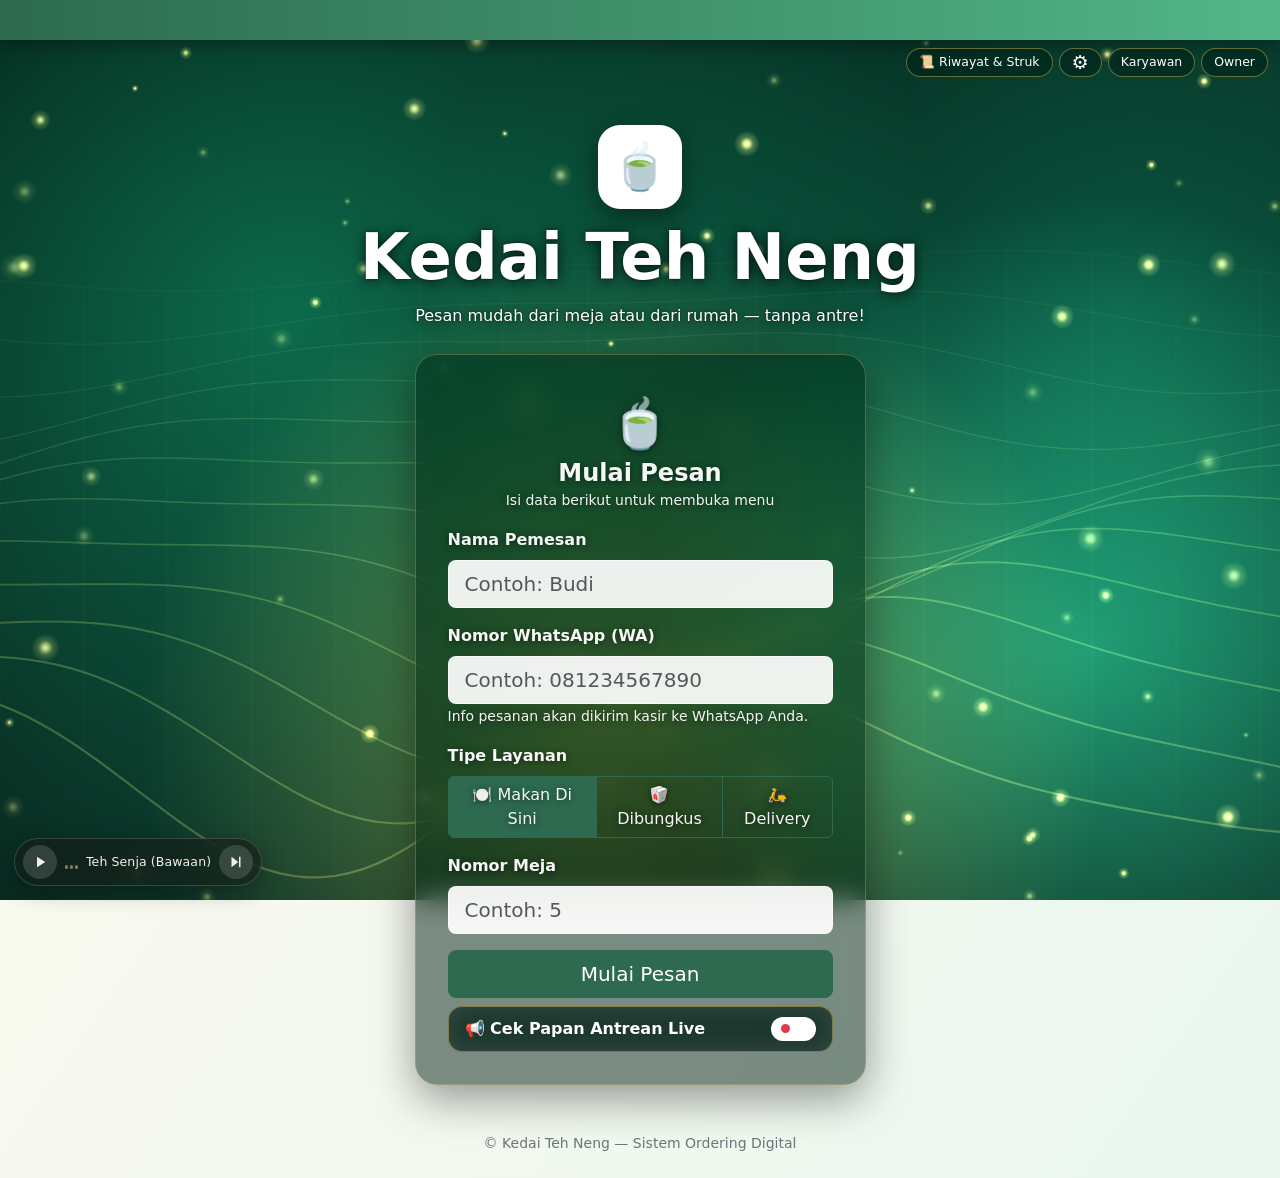
==== commit b98fff40: "Perbarui fitur Kedai Teh Neng" ====
--- a/index.html
+++ b/index.html
@@ -21,6 +21,13 @@
     <button type="button" class="btn btn-outline-secondary gear-btn" aria-label="Pengaturan" title="Pengaturan"><span class="gear-icon">⚙️</span></button>
     <button type="button" class="btn btn-outline-secondary" data-bs-toggle="modal" data-bs-target="#modalKaryawan">Karyawan</button>
     <button type="button" class="btn btn-outline-secondary" data-bs-toggle="modal" data-bs-target="#modalOwner">Owner</button>
+  </div>
+
+  <div class="music-player d-none" id="musicPlayer" data-no-i18n role="group" aria-label="Pemutar musik">
+    <button type="button" class="music-btn" id="musicToggle" aria-label="Putar musik"></button>
+    <span class="music-eq" aria-hidden="true"><i></i><i></i><i></i></span>
+    <span class="music-title" id="musicTitle"></span>
+    <button type="button" class="music-btn" id="musicNext" aria-label="Lagu berikutnya"></button>
   </div>
 
   <header class="hero">
--- a/css/style.css
+++ b/css/style.css
@@ -60,97 +60,6 @@
   z-index: -1;
   pointer-events: none;
 }
-.bg-anim span {
-  position: absolute;
-  bottom: -90px;
-  left: var(--l);
-  width: var(--s);
-  height: var(--s);
-  border-radius: 50%;
-  background: radial-gradient(circle at 30% 30%, rgba(255, 255, 255, .75), rgba(82, 183, 136, .28));
-  border: 1px solid rgba(82, 183, 136, .18);
-  opacity: 0;
-  animation: floatUp var(--d) linear infinite;
-  animation-delay: var(--dl);
-}
-.bg-anim span.leaf {
-  width: auto;
-  height: auto;
-  border: 0;
-  background: none;
-  border-radius: 0;
-  font-size: var(--s);
-  animation-name: floatLeaf;
-}
-[data-bs-theme="dark"] .bg-anim span:not(.leaf) {
-  background: radial-gradient(circle at 30% 30%, rgba(255, 255, 255, .22), rgba(82, 183, 136, .2));
-}
-@keyframes floatUp {
-  0%   { transform: translate(0, 0) scale(.9); opacity: 0; }
-  12%  { opacity: .6; }
-  50%  { transform: translate(22px, -55vh) scale(1); }
-  88%  { opacity: .45; }
-  100% { transform: translate(-18px, -118vh) scale(1.08); opacity: 0; }
-}
-@keyframes floatLeaf {
-  0%   { transform: translate(0, 0) rotate(0deg); opacity: 0; }
-  12%  { opacity: .45; }
-  50%  { transform: translate(40px, -55vh) rotate(110deg); }
-  88%  { opacity: .35; }
-  100% { transform: translate(-20px, -118vh) rotate(230deg); opacity: 0; }
-}
-.bg-anim .aurora { position: absolute; inset: 0; }
-.bg-anim .aurora i {
-  position: absolute;
-  display: block;
-  border-radius: 50%;
-  filter: blur(80px);
-  opacity: .5;
-  will-change: transform;
-}
-.bg-anim .aurora i:nth-child(1) {
-  width: 52vmax; height: 52vmax; top: -18vmax; left: -14vmax;
-  background: radial-gradient(circle, rgba(82, 183, 136, .55), transparent 68%);
-  animation: auroraA 46s ease-in-out infinite alternate;
-}
-.bg-anim .aurora i:nth-child(2) {
-  width: 46vmax; height: 46vmax; top: 18vh; right: -16vmax;
-  background: radial-gradient(circle, rgba(244, 162, 97, .42), transparent 68%);
-  animation: auroraB 58s ease-in-out infinite alternate;
-}
-.bg-anim .aurora i:nth-child(3) {
-  width: 44vmax; height: 44vmax; bottom: -20vmax; left: 22vw;
-  background: radial-gradient(circle, rgba(144, 224, 239, .38), transparent 68%);
-  animation: auroraC 52s ease-in-out infinite alternate;
-}
-[data-bs-theme="dark"] .bg-anim .aurora i { opacity: .3; }
-@keyframes auroraA {
-  0%   { transform: translate(0, 0) scale(1); }
-  100% { transform: translate(18vw, 14vh) scale(1.18); }
-}
-@keyframes auroraB {
-  0%   { transform: translate(0, 0) scale(1.1); }
-  100% { transform: translate(-20vw, 12vh) scale(.92); }
-}
-@keyframes auroraC {
-  0%   { transform: translate(0, 0) scale(.95); }
-  100% { transform: translate(-16vw, -16vh) scale(1.15); }
-}
-.bg-anim span.dot {
-  border: 0;
-  background: rgba(255, 255, 255, .9);
-  box-shadow: 0 0 10px 2px rgba(82, 183, 136, .45);
-}
-[data-bs-theme="dark"] .bg-anim span.dot {
-  background: rgba(190, 255, 220, .85);
-  box-shadow: 0 0 10px 2px rgba(82, 183, 136, .5);
-}
-@media (prefers-reduced-motion: reduce) {
-  body.page-portal { animation: none; }
-  .bg-anim span { animation: none; opacity: .25; bottom: 20%; }
-  .bg-anim .aurora i { animation: none; }
-}
-
 .top-login {
   display: flex;
   flex-wrap: wrap;
@@ -262,118 +171,191 @@
 .queue-name { font-weight: 600; overflow: hidden; text-overflow: ellipsis; white-space: nowrap; }
 .queue-svc { font-size: .8rem; color: var(--bs-secondary-color); }
 
-.bg-anim span.dot.gold {
-  background: radial-gradient(circle, rgba(255, 236, 170, 1), rgba(240, 180, 60, .55) 60%, transparent 72%);
-  box-shadow: 0 0 12px 3px rgba(240, 180, 60, .5);
-}
-[data-bs-theme="dark"] .bg-anim span.dot.gold {
-  background: radial-gradient(circle, rgba(255, 240, 190, 1), rgba(240, 180, 60, .6) 60%, transparent 72%);
-  box-shadow: 0 0 12px 3px rgba(240, 180, 60, .55);
-}
-.bg-anim span.dot.soft {
-  width: calc(var(--s) * 1.8);
-  height: calc(var(--s) * 1.8);
-  background: radial-gradient(circle, rgba(255, 255, 255, .95), rgba(120, 205, 170, .25) 65%, transparent 75%);
-  box-shadow: 0 0 18px 4px rgba(120, 205, 170, .3);
-}
-[data-bs-theme="dark"] .bg-anim span.dot.soft {
-  background: radial-gradient(circle, rgba(200, 255, 230, .9), rgba(120, 205, 170, .2) 65%, transparent 75%);
-}
-
-.bg-anim .wave-glow {
+.bg-anim .bg-canvas {
   position: absolute;
-  left: 0; right: 0; bottom: 0;
-  height: 60vh;
-  background: linear-gradient(to top, rgba(201, 138, 60, .16), transparent);
-}
-.bg-anim .wave {
-  position: absolute;
-  left: 0;
-  bottom: 0;
-  width: 200%;
-  will-change: transform;
-}
-.bg-anim .wave path { fill: currentColor; }
-.bg-anim .wave.w1 { height: 22vh; color: rgba(82, 183, 136, .30); animation: waveFlow 26s linear infinite; }
-.bg-anim .wave.w2 { height: 30vh; color: rgba(201, 138, 60, .20); animation: waveFlow 38s linear infinite reverse; }
-.bg-anim .wave.w3 { height: 40vh; color: rgba(45, 106, 79, .16); animation: waveFlow 52s linear infinite; }
-[data-bs-theme="dark"] .bg-anim .wave.w1 { color: rgba(82, 183, 136, .22); }
-[data-bs-theme="dark"] .bg-anim .wave.w2 { color: rgba(201, 138, 60, .16); }
-[data-bs-theme="dark"] .bg-anim .wave.w3 { color: rgba(45, 106, 79, .3); }
-@keyframes waveFlow {
-  0%   { transform: translateX(0); }
-  100% { transform: translateX(-50%); }
-}
-
-body.page-portal.bg-static { animation: none; background-size: 100% 100%; }
-body.page-portal.bg-wave { background-size: 200% 200%; }
-
-body.page-portal.bg-image {
-  animation: none;
-  background: #14110f;
-}
+  inset: 0;
+  width: 100%;
+  height: 100%;
+  display: block;
+}
+
+body.page-portal.bg-emerald,
+body.page-portal.bg-neon,
+body.page-portal.bg-matcha,
+body.page-portal.bg-espresso { animation: none; }
+body.page-portal.bg-image { animation: none; background: #14110f; }
+
 .bg-anim .wallpaper {
   position: absolute;
-  inset: -20px;
+  inset: 0;
   background-size: cover;
   background-position: center;
   background-repeat: no-repeat;
+  filter: saturate(1.08) contrast(1.03);
 }
 .bg-anim .wallpaper-dim {
   position: absolute;
   inset: 0;
-  background: linear-gradient(to bottom, rgba(10, 14, 12, .55), rgba(10, 14, 12, .42) 45%, rgba(10, 14, 12, .62));
-  backdrop-filter: blur(7px) saturate(115%);
-  -webkit-backdrop-filter: blur(7px) saturate(115%);
-}
-body.bg-image .hero h1,
-body.bg-image .hero p,
-body.bg-image .hero .text-secondary {
+  background: linear-gradient(
+    to bottom,
+    rgba(6, 10, 8, calc(var(--wp-dim, .18) * 1.1)),
+    rgba(6, 10, 8, calc(var(--wp-dim, .18) * .55)) 45%,
+    rgba(6, 10, 8, calc(var(--wp-dim, .18) * 1.6))
+  );
+}
+
+body.bg-glass-dark .hero h1,
+body.bg-glass-dark .hero p,
+body.bg-glass-dark .hero .text-secondary {
   color: #fff !important;
-  text-shadow: 0 2px 14px rgba(0, 0, 0, .55);
-}
-body.bg-image .top-login .btn {
+  text-shadow: 0 2px 14px rgba(0, 0, 0, .7), 0 0 3px rgba(0, 0, 0, .55);
+}
+body.bg-glass-dark .store-logo-hero { box-shadow: 0 8px 26px rgba(0, 0, 0, .45); }
+body.bg-glass-dark .top-login .btn {
   color: #fff;
-  border-color: rgba(255, 255, 255, .55);
-  background: rgba(255, 255, 255, .12);
-  backdrop-filter: blur(10px);
-  -webkit-backdrop-filter: blur(10px);
-}
-body.bg-image .top-login .btn:hover { background: rgba(255, 255, 255, .26); }
-body.bg-image .start-card {
-  background: rgba(255, 255, 255, .13);
-  border: 1px solid rgba(255, 255, 255, .3);
-  box-shadow: 0 12px 40px rgba(0, 0, 0, .38);
+  border-color: rgba(255, 255, 255, .5);
+  background: rgba(8, 12, 10, .42);
+  backdrop-filter: blur(12px) saturate(130%);
+  -webkit-backdrop-filter: blur(12px) saturate(130%);
+}
+body.bg-glass-dark .top-login .btn:hover { background: rgba(8, 12, 10, .62); }
+body.bg-glass-dark .start-card {
+  background: rgba(10, 14, 12, .4);
+  border: 1px solid rgba(255, 255, 255, .26);
+  box-shadow: 0 14px 44px rgba(0, 0, 0, .4);
   backdrop-filter: blur(18px) saturate(140%);
   -webkit-backdrop-filter: blur(18px) saturate(140%);
   color: #fff;
 }
-body.bg-image .start-card label,
-body.bg-image .start-card h4,
-body.bg-image .start-card h5,
-body.bg-image .start-card small,
-body.bg-image .start-card .text-secondary,
-body.bg-image .start-card .form-text {
-  color: rgba(255, 255, 255, .95) !important;
-}
-body.bg-image .start-card .form-control,
-body.bg-image .start-card .form-select {
-  background: rgba(255, 255, 255, .9);
+body.bg-glass-dark .start-card label,
+body.bg-glass-dark .start-card h4,
+body.bg-glass-dark .start-card h5,
+body.bg-glass-dark .start-card small,
+body.bg-glass-dark .start-card .text-secondary,
+body.bg-glass-dark .start-card .form-text {
+  color: rgba(255, 255, 255, .96) !important;
+  text-shadow: 0 1px 6px rgba(0, 0, 0, .5);
+}
+body.bg-glass-dark .start-card .form-control,
+body.bg-glass-dark .start-card .form-select {
+  background: rgba(255, 255, 255, .92);
   color: #212529;
   border-color: rgba(255, 255, 255, .6);
 }
-body.bg-image .start-card .btn-outline-success,
-body.bg-image .start-card .btn-outline-secondary,
-body.bg-image .start-card .btn-outline-primary {
+body.bg-glass-dark .start-card .btn-outline-success,
+body.bg-glass-dark .start-card .btn-outline-secondary,
+body.bg-glass-dark .start-card .btn-outline-primary {
   color: #fff;
   border-color: rgba(255, 255, 255, .65);
 }
-body.bg-image .btn-queue {
+body.bg-glass-dark .btn-queue {
   color: #fff;
-  background: rgba(255, 255, 255, .16);
+  background: rgba(10, 14, 12, .42);
   border-color: rgba(255, 255, 255, .45);
-}
-body.bg-image .btn-queue:hover { color: #fff; background: rgba(255, 255, 255, .28); }
+  backdrop-filter: blur(12px);
+  -webkit-backdrop-filter: blur(12px);
+}
+body.bg-glass-dark .btn-queue:hover { color: #fff; background: rgba(10, 14, 12, .62); }
+body.bg-glass-dark .marquee-bar { box-shadow: 0 4px 18px rgba(0, 0, 0, .35); }
+body.bg-glass-dark main,
+body.bg-glass-dark main h1,
+body.bg-glass-dark main h2,
+body.bg-glass-dark main h3,
+body.bg-glass-dark main h4,
+body.bg-glass-dark main h5,
+body.bg-glass-dark main h6 { color: #fff; text-shadow: 0 1px 8px rgba(0, 0, 0, .5); }
+body.bg-glass-dark main .text-secondary,
+body.bg-glass-dark main small { color: rgba(255, 255, 255, .85) !important; }
+body.bg-glass-dark main .card {
+  background: rgba(10, 14, 12, .46);
+  border: 1px solid rgba(255, 255, 255, .22);
+  color: #fff;
+  backdrop-filter: blur(14px) saturate(130%);
+  -webkit-backdrop-filter: blur(14px) saturate(130%);
+}
+body.bg-glass-dark main .price { color: #9be8c0; }
+body.bg-glass-dark main .btn-outline-success,
+body.bg-glass-dark main .btn-outline-secondary,
+body.bg-glass-dark main .btn-outline-primary { color: #fff; border-color: rgba(255, 255, 255, .6); }
+
+body.bg-glass-light .hero h1,
+body.bg-glass-light .hero p,
+body.bg-glass-light .hero .text-secondary {
+  color: #12201a !important;
+  text-shadow: 0 1px 10px rgba(255, 255, 255, .75);
+}
+body.bg-glass-light .store-logo-hero { box-shadow: 0 8px 26px rgba(0, 0, 0, .25); }
+body.bg-glass-light .top-login .btn {
+  color: #12201a;
+  border-color: rgba(18, 32, 26, .35);
+  background: rgba(255, 255, 255, .6);
+  backdrop-filter: blur(12px) saturate(130%);
+  -webkit-backdrop-filter: blur(12px) saturate(130%);
+}
+body.bg-glass-light .top-login .btn:hover { background: rgba(255, 255, 255, .85); }
+body.bg-glass-light .start-card {
+  background: rgba(255, 255, 255, .58);
+  border: 1px solid rgba(255, 255, 255, .75);
+  box-shadow: 0 14px 44px rgba(0, 0, 0, .2);
+  backdrop-filter: blur(18px) saturate(140%);
+  -webkit-backdrop-filter: blur(18px) saturate(140%);
+  color: #12201a;
+}
+body.bg-glass-light .start-card label,
+body.bg-glass-light .start-card h4,
+body.bg-glass-light .start-card h5,
+body.bg-glass-light .start-card small,
+body.bg-glass-light .start-card .text-secondary,
+body.bg-glass-light .start-card .form-text {
+  color: #12201a !important;
+  text-shadow: none;
+}
+body.bg-glass-light .start-card .form-control,
+body.bg-glass-light .start-card .form-select {
+  background: rgba(255, 255, 255, .95);
+  color: #212529;
+  border-color: rgba(18, 32, 26, .25);
+}
+body.bg-glass-light .start-card .btn-outline-success,
+body.bg-glass-light .start-card .btn-outline-secondary,
+body.bg-glass-light .start-card .btn-outline-primary { color: #12201a; border-color: rgba(18, 32, 26, .45); }
+body.bg-glass-light .btn-queue {
+  color: #12201a;
+  background: rgba(255, 255, 255, .62);
+  border-color: rgba(18, 32, 26, .3);
+  backdrop-filter: blur(12px);
+  -webkit-backdrop-filter: blur(12px);
+}
+body.bg-glass-light .btn-queue:hover { color: #12201a; background: rgba(255, 255, 255, .88); }
+body.bg-glass-light .marquee-bar { box-shadow: 0 4px 18px rgba(0, 0, 0, .2); }
+body.bg-glass-light main,
+body.bg-glass-light main h1,
+body.bg-glass-light main h2,
+body.bg-glass-light main h3,
+body.bg-glass-light main h4,
+body.bg-glass-light main h5,
+body.bg-glass-light main h6 { color: #12201a; text-shadow: 0 1px 8px rgba(255, 255, 255, .6); }
+body.bg-glass-light main .text-secondary,
+body.bg-glass-light main small { color: rgba(18, 32, 26, .8) !important; }
+body.bg-glass-light main .card {
+  background: rgba(255, 255, 255, .62);
+  border: 1px solid rgba(255, 255, 255, .8);
+  color: #12201a;
+  backdrop-filter: blur(14px) saturate(130%);
+  -webkit-backdrop-filter: blur(14px) saturate(130%);
+}
+body.bg-glass-light main .btn-outline-success,
+body.bg-glass-light main .btn-outline-secondary,
+body.bg-glass-light main .btn-outline-primary { color: #12201a; border-color: rgba(18, 32, 26, .45); }
+
+body.bg-espresso .start-card,
+body.bg-espresso main .card { background: rgba(48, 27, 15, .48); border-color: rgba(255, 214, 170, .28); }
+body.bg-espresso .top-login .btn,
+body.bg-espresso .btn-queue { background: rgba(48, 27, 15, .5); border-color: rgba(255, 214, 170, .4); }
+body.bg-emerald .start-card,
+body.bg-emerald main .card { background: rgba(3, 30, 22, .5); border-color: rgba(226, 190, 90, .32); }
+body.bg-emerald .top-login .btn,
+body.bg-emerald .btn-queue { background: rgba(3, 30, 22, .55); border-color: rgba(226, 190, 90, .45); }
 
 .bg-options { display: grid; gap: 8px; }
 .bg-option {
@@ -399,12 +381,13 @@
   border-radius: 12px;
   border: 1px solid rgba(0, 0, 0, .1);
 }
-.bg-swatch-aurora { background: radial-gradient(circle at 25% 30%, rgba(240, 180, 60, .9) 0 8%, transparent 9%), radial-gradient(circle at 20% 20%, #52b788, transparent 60%), radial-gradient(circle at 85% 40%, #f4a261, transparent 60%), #d8f3dc; }
-.bg-swatch-wave { background: linear-gradient(to top, #52b788 0 28%, #b7e4c7 28% 52%, #f6e7cf 52%); }
-.bg-swatch-minimal { background: radial-gradient(circle at 30% 35%, #fff 0 8%, transparent 9%), radial-gradient(circle at 70% 65%, #fff 0 10%, transparent 11%), #cfeedd; }
-.bg-swatch-static { background: linear-gradient(135deg, #fffaf0, #e9f7ef); }
+.bg-swatch-emerald { background: radial-gradient(circle at 30% 30%, rgba(212, 175, 55, .9) 0 7%, transparent 8%), radial-gradient(circle at 75% 70%, #10b981, transparent 60%), linear-gradient(135deg, #03130d, #0a2b22); }
+.bg-swatch-neon { background: linear-gradient(transparent 55%, rgba(255, 60, 214, .55) 56% 58%, transparent 59%), linear-gradient(120deg, transparent 30%, #00f0ff 31% 34%, transparent 35%), linear-gradient(135deg, #04070f, #1a1040); }
+.bg-swatch-matcha { background: radial-gradient(circle at 25% 30%, #bcdc96, transparent 55%), radial-gradient(circle at 80% 75%, #ece2a8, transparent 55%), #edf5e4; }
+.bg-swatch-espresso { background: radial-gradient(circle at 70% 30%, rgba(201, 124, 56, .75), transparent 55%), linear-gradient(135deg, #120a06, #2b1a11); }
 .bg-swatch-image { background: linear-gradient(135deg, #4a4e69, #9a8c98 50%, #c9ada7); }
 .wallpaper-thumb-wrap { display: flex; align-items: center; gap: 12px; margin-top: 10px; flex-wrap: wrap; }
+.wp-dim-wrap { margin-top: 12px; }
 .wallpaper-thumb { width: 96px; height: 64px; object-fit: cover; border-radius: 10px; border: 1px solid var(--bs-border-color); }
 
 .hero { text-align: center; padding: 24px 15px 18px; }
@@ -567,6 +550,7 @@
 .badge-stok-habis { background: #dc3545; }
 .badge-stok-menipis { background: #fd7e14; }
 .badge-stok-aman { background: #198754; }
+.badge-stok-nonaktif { background: #6c757d; }
 
 .history-card { background: var(--bs-tertiary-bg); }
 .search-box .form-control { border-radius: 50px; padding-left: 18px; }
@@ -770,4 +754,240 @@
   body.print-receipt #receiptArea { display: block !important; }
   body.print-receipt .receipt { width: 72mm; }
   body.print-receipt > *:not(#receiptArea) { display: none !important; }
-}+}
+
+.fly-chip {
+  position: fixed;
+  z-index: 3000;
+  pointer-events: none;
+  padding: 6px 12px;
+  border-radius: 999px;
+  background: var(--green);
+  color: #fff;
+  font-size: .85rem;
+  font-weight: 700;
+  white-space: nowrap;
+  box-shadow: 0 8px 22px rgba(0, 0, 0, .3);
+  will-change: transform, opacity;
+}
+.cart-bounce { animation: cartBounce .6s cubic-bezier(.3, 1.6, .5, 1); }
+@keyframes cartBounce {
+  0%   { transform: scale(1); }
+  30%  { transform: scale(1.22); }
+  55%  { transform: scale(.92); }
+  78%  { transform: scale(1.07); }
+  100% { transform: scale(1); }
+}
+.modal-x {
+  position: absolute;
+  top: 10px;
+  right: 12px;
+  width: 36px;
+  height: 36px;
+  border: 0;
+  border-radius: 50%;
+  background: rgba(127, 127, 127, .16);
+  color: inherit;
+  font-size: 1.6rem;
+  line-height: 1;
+  display: inline-flex;
+  align-items: center;
+  justify-content: center;
+  cursor: pointer;
+  transition: background .15s ease, transform .15s ease;
+}
+.modal-x:hover, .modal-x:focus-visible { background: rgba(127, 127, 127, .32); transform: rotate(90deg); }
+.rekap-filter .form-select, .rekap-filter .form-control { min-height: 40px; }
+@media (prefers-reduced-motion: reduce) {
+  .cart-bounce { animation: none; }
+}
+
+.done-day {
+  display: flex;
+  align-items: center;
+  justify-content: space-between;
+  flex-wrap: wrap;
+  gap: 8px;
+  padding: 10px 14px;
+  margin: 14px 0 8px;
+  border-radius: 12px;
+  background: var(--green-pale);
+  font-weight: 700;
+}
+.done-day:first-child { margin-top: 0; }
+[data-bs-theme="dark"] .done-day { background: rgba(82, 183, 136, .14); }
+.done-list { display: grid; gap: 8px; }
+.done-row {
+  display: flex;
+  align-items: center;
+  gap: 12px;
+  padding: 10px 12px;
+  border-radius: 12px;
+  border: 1px solid var(--bs-border-color);
+  border-left: 5px solid #198754;
+  background: var(--bs-body-bg);
+}
+.done-no { font-weight: 800; min-width: 56px; color: var(--title-color); }
+.done-main { flex: 1 1 auto; min-width: 0; }
+.done-name { font-weight: 600; overflow: hidden; text-overflow: ellipsis; white-space: nowrap; }
+.done-meta { display: flex; flex-direction: column; align-items: flex-end; gap: 2px; text-align: right; }
+@media (max-width: 576px) {
+  .done-row { flex-wrap: wrap; }
+  .done-main { flex-basis: calc(100% - 80px); }
+  .done-meta { flex-direction: row; align-items: center; gap: 8px; }
+  .done-row .btn { margin-left: auto; min-height: 38px; }
+}
+
+.ios-switch {
+  position: relative;
+  display: inline-block;
+  width: 51px;
+  height: 31px;
+  flex: 0 0 auto;
+  margin: 0;
+}
+.ios-switch input {
+  position: absolute;
+  opacity: 0;
+  width: 0;
+  height: 0;
+}
+.ios-slider {
+  position: absolute;
+  inset: 0;
+  cursor: pointer;
+  border-radius: 31px;
+  background: #b9bdc4;
+  transition: background .25s ease;
+}
+.ios-slider::before {
+  content: "";
+  position: absolute;
+  top: 2px;
+  left: 2px;
+  width: 27px;
+  height: 27px;
+  border-radius: 50%;
+  background: #fff;
+  box-shadow: 0 2px 6px rgba(0, 0, 0, .3);
+  transition: transform .28s cubic-bezier(.4, 0, .2, 1), width .2s ease;
+}
+.ios-switch input:checked + .ios-slider { background: #34c759; }
+.ios-switch input:checked + .ios-slider::before { transform: translateX(20px); }
+.ios-switch:active input:not(:disabled) + .ios-slider::before { width: 33px; }
+.ios-switch:active input:checked:not(:disabled) + .ios-slider::before { transform: translateX(14px); }
+.ios-switch input:focus-visible + .ios-slider { outline: 2px solid #34c759; outline-offset: 2px; }
+.ios-switch input:disabled + .ios-slider { cursor: not-allowed; opacity: .6; }
+tr.row-off td:not(.td-aktif) { opacity: .5; }
+.done-actions { display: flex; flex-wrap: wrap; gap: 6px; justify-content: flex-end; }
+@media (max-width: 576px) {
+  .done-actions { width: 100%; justify-content: stretch; }
+  .done-actions .btn { flex: 1 1 auto; }
+}
+@media (prefers-reduced-motion: reduce) {
+  .ios-slider, .ios-slider::before { transition: none; }
+}
+
+.bg-access {
+  display: flex;
+  align-items: center;
+  justify-content: space-between;
+  flex-wrap: wrap;
+  gap: 8px;
+  padding: 8px 12px;
+  margin-bottom: 12px;
+  border-radius: 12px;
+  font-size: .85rem;
+  font-weight: 600;
+}
+.bg-access.unlocked { background: rgba(52, 199, 89, .14); color: #1f8a3d; }
+[data-bs-theme="dark"] .bg-access.unlocked { color: #6fdc8c; }
+
+.music-player {
+  position: fixed;
+  left: 14px;
+  bottom: 14px;
+  z-index: 1030;
+  display: flex;
+  align-items: center;
+  gap: 8px;
+  max-width: calc(100vw - 28px);
+  padding: 6px 8px;
+  border-radius: 999px;
+  background: rgba(20, 28, 24, .62);
+  color: #f4f1e8;
+  border: 1px solid rgba(255, 255, 255, .16);
+  box-shadow: 0 6px 22px rgba(0, 0, 0, .28);
+  -webkit-backdrop-filter: blur(12px);
+  backdrop-filter: blur(12px);
+}
+.music-btn {
+  display: inline-flex;
+  align-items: center;
+  justify-content: center;
+  width: 34px;
+  height: 34px;
+  flex: 0 0 auto;
+  padding: 0;
+  border: 0;
+  border-radius: 50%;
+  background: rgba(255, 255, 255, .14);
+  color: inherit;
+  cursor: pointer;
+  transition: background .2s, transform .15s;
+}
+.music-btn:hover { background: rgba(255, 255, 255, .26); }
+.music-btn:active { transform: scale(.92); }
+.music-btn:focus-visible { outline: 2px solid #e8c872; outline-offset: 2px; }
+.music-title {
+  min-width: 0;
+  max-width: 150px;
+  overflow: hidden;
+  text-overflow: ellipsis;
+  white-space: nowrap;
+  font-size: .78rem;
+  letter-spacing: .01em;
+}
+.music-eq {
+  display: inline-flex;
+  align-items: flex-end;
+  gap: 2px;
+  height: 14px;
+  flex: 0 0 auto;
+}
+.music-eq i {
+  display: block;
+  width: 3px;
+  height: 4px;
+  border-radius: 2px;
+  background: #e8c872;
+  opacity: .55;
+}
+.music-player.is-playing .music-eq i { opacity: 1; animation: musicEq 1s ease-in-out infinite; }
+.music-player.is-playing .music-eq i:nth-child(2) { animation-delay: .25s; }
+.music-player.is-playing .music-eq i:nth-child(3) { animation-delay: .5s; }
+@keyframes musicEq {
+  0%, 100% { height: 4px; }
+  50% { height: 14px; }
+}
+@media (max-width: 480px) {
+  .music-title { max-width: 96px; }
+}
+@media (prefers-reduced-motion: reduce) {
+  .music-player.is-playing .music-eq i { animation: none; height: 10px; }
+}
+
+.music-row {
+  display: flex;
+  align-items: center;
+  gap: 8px;
+  flex-wrap: wrap;
+  padding: 10px 0;
+  border-bottom: 1px solid var(--bs-border-color);
+}
+.music-row:last-child { border-bottom: 0; }
+.music-row .music-info { flex: 1 1 180px; min-width: 0; }
+.music-row .music-info strong { display: block; overflow: hidden; text-overflow: ellipsis; white-space: nowrap; }
+.music-row .music-info small { display: block; overflow: hidden; text-overflow: ellipsis; white-space: nowrap; color: var(--bs-secondary-color); }
+.music-row .music-actions { display: flex; gap: 6px; flex-wrap: wrap; }
+.music-edit { flex: 1 1 100%; display: grid; gap: 8px; }
